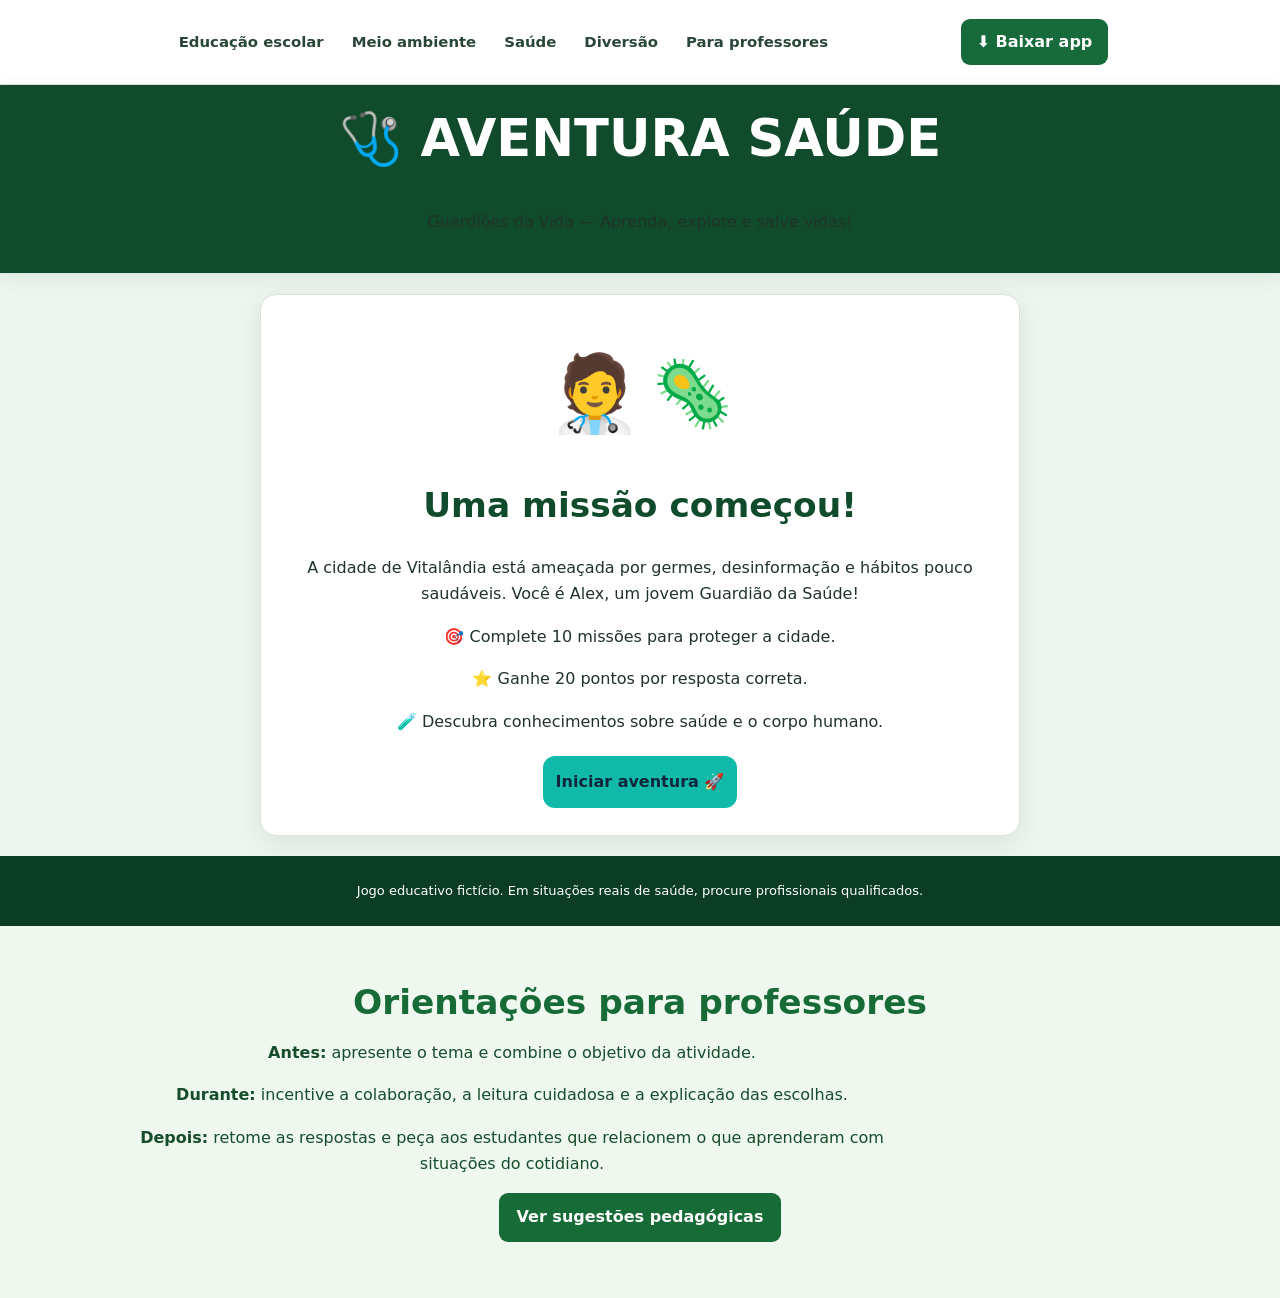
==== bioaventura.html @ ee5dc660 "Add files via upload" ====
<!DOCTYPE html>
<html lang="pt-BR">
<head>
<meta charset="UTF-8">
<meta name="viewport" content="width=device-width, initial-scale=1.0">
<title>Bioaventura</title>

<style>
* { box-sizing: border-box; }

body {
    margin: 0;
    font-family: Arial, sans-serif;
    color: white;
    background: #101c35;
    text-align: center;
}

header {
    padding: 22px 10px;
    background: #087f8c;
}

h1 { margin: 0 0 8px; }

main {
    width: 94%;
    max-width: 760px;
    margin: 20px auto;
}

.painel {
    background: #1d3052;
    padding: 20px;
    border-radius: 20px;
    box-shadow: 0 6px 18px #0004;
}

.personagens {
    display: flex;
    justify-content: center;
    gap: 25px;
    margin: 15px 0;
}

.heroi {
    font-size: 75px;
    animation: flutuar 2s infinite ease-in-out;
}

.monstro {
    font-size: 65px;
}

@keyframes flutuar {
    50% { transform: translateY(-8px); }
}

.status {
    display: flex;
    justify-content: space-around;
    flex-wrap: wrap;
    gap: 10px;
    margin: 18px 0;
}

.status span {
    background: #30486d;
    padding: 10px;
    border-radius: 10px;
}

.mapa {
    display: flex;
    flex-wrap: wrap;
    justify-content: center;
    gap: 10px;
    margin: 20px 0;
}

.fase {
    background: #30486d;
    border: 2px solid #527096;
    color: white;
    padding: 13px;
    border-radius: 12px;
    cursor: pointer;
}

.fase.atual {
    border-color: #ffe066;
    background: #48658b;
}

.fase:disabled {
    opacity: 0.4;
    cursor: not-allowed;
}

h2 { color: #7ce8e5; }

button {
    font-size: 16px;
    cursor: pointer;
    border: none;
    border-radius: 12px;
    padding: 13px;
    margin: 5px;
}

.acao {
    background: #10b9a8;
    color: #10263b;
    font-weight: bold;
}

.opcao {
    width: 100%;
    background: #30486d;
    color: white;
    text-align: left;
    margin: 6px 0;
    border: 2px solid transparent;
}

.opcao:hover:not(:disabled) {
    border-color: #7ce8e5;
}

.opcao:disabled { cursor: default; }

.certa {
    background: #176b4a !important;
    border-color: #64edaa !important;
}

.errada {
    background: #873b49 !important;
    border-color: #ff8794 !important;
}

#feedback {
    line-height: 1.6;
    min-height: 24px;
}

.barra {
    background: #40516b;
    height: 12px;
    border-radius: 10px;
    overflow: hidden;
}

#progresso {
    width: 0%;
    height: 100%;
    background: #ffe066;
    transition: width .3s;
}

.escondido { display: none; }

footer {
    padding: 20px;
    color: #b7c9df;
    font-size: 13px;
}
</style>
    <link rel="stylesheet" href="style.css">
    <link rel="manifest" href="manifest.json">
    <meta name="theme-color" content="#1b5e20">
<link rel="stylesheet" href="ajustes.css">
<style id="ecoplay-improvements">.ecoplay-teacher-section{padding:clamp(28px,5vw,56px) 5%;background:#eef8ef;color:#174d2a}.ecoplay-teacher-inner{width:min(100%,1050px);margin:0 auto}.ecoplay-teacher-section h2{margin:0 0 12px;color:#176b37}.ecoplay-teacher-section p{line-height:1.65}.ecoplay-teacher-grid{display:grid;grid-template-columns:repeat(3,minmax(0,1fr));gap:16px;margin:22px 0}.ecoplay-teacher-grid article{min-width:0;padding:20px;background:#fff;border:1px solid #d4e8d7;border-radius:14px;box-shadow:0 4px 14px rgba(20,80,35,.06)}.ecoplay-teacher-grid h3{margin-top:0;line-height:1.35}.ecoplay-teacher-note{padding:14px 16px;border-left:4px solid #248346;background:#fff;border-radius:6px}.ecoplay-teacher-section .ecoplay-button{display:inline-block;padding:11px 18px;border-radius:9px;background:#176b37;color:#fff;text-decoration:none;font-weight:700}.ecoplay-game-intro{max-width:900px;margin:18px auto;padding:22px;border-radius:14px;background:#f0f8f0;color:#174d2a;line-height:1.65}.ecoplay-game-cards{display:grid;grid-template-columns:repeat(3,minmax(0,1fr));gap:16px;margin:24px 0}.ecoplay-game-card{padding:20px;border:1px solid #d4e8d7;border-radius:14px;background:#fff;color:#174d2a}.ecoplay-game-card h2{margin-top:0;font-size:1.25rem}.ecoplay-game-card a{display:inline-block;margin-top:8px;color:#176b37;font-weight:700}@media(max-width:700px){.ecoplay-teacher-grid,.ecoplay-game-cards{grid-template-columns:1fr}.ecoplay-teacher-grid article,.ecoplay-game-card{padding:17px}}</style>
</head>

<body>
<div class="ecoplay-site-header">
    <a class="ecoplay-brand" href="index.html" aria-label="EcoPlay - página inicial"></a>
    <nav class="ecoplay-nav" aria-label="Navegação principal">
        <a href="index.html">Educação escolar</a>
        <a href="meio_ambiente.html">Meio ambiente</a>
        <a href="saude.html">Saúde</a>
        <a href="diversao.html">Diversão</a>
        <a href="para_professores.html">Para professores</a>
</nav>
    <button class="install-button" id="installAppButton" type="button">⬇️ Baixar app</button>
    <p class="ecoplay-install-message" id="installAppMessage" aria-live="polite"></p>
</div>
<a class="ecoplay-skip-link" href="#conteudo-principal">Pular para o conteúdo</a>

<header>
    <h1>🩺 AVENTURA SAÚDE</h1>
    <p>Guardiões da Vida — Aprenda, explore e salve vidas!</p>
</header>

<main id="conteudo-principal">
<section class="painel" id="inicio">
    <div class="personagens">
        <div class="heroi">🧑‍⚕️</div>
        <div class="monstro">🦠</div>
    </div>

    <h2>Uma missão começou!</h2>

    <p>
        A cidade de Vitalândia está ameaçada por germes,
        desinformação e hábitos pouco saudáveis.
        Você é Alex, um jovem Guardião da Saúde!
    </p>

    <p>🎯 Complete 10 missões para proteger a cidade.</p>
    <p>⭐ Ganhe 20 pontos por resposta correta.</p>
    <p>🧪 Descubra conhecimentos sobre saúde e o corpo humano.</p>

    <button class="acao" onclick="comecar()">Iniciar aventura 🚀</button>
</section>

<section class="painel escondido" id="jogo">
    <div class="personagens">
        <div>
            <div class="heroi">🧑‍⚕️</div>
            <strong>Alex, o Guardião</strong>
        </div>
        <div>
            <div class="monstro" id="inimigo">🦠</div>
            <strong id="nomeInimigo">Rei dos Germes</strong>
        </div>
    </div>

    <div class="status">
        <span>❤️ Energia: <b id="energia">100</b></span>
        <span>⭐ Pontos: <b id="pontos">0</b></span>
        <span>🗺️ Fase: <b id="faseNumero">1</b>/10</span>
        <span>⏱️ Tempo: <b id="temporizador">20</b>s</span>
    </div>

    <div class="barra">
        <div id="progresso"></div>
    </div>

    <div class="mapa" id="mapa"></div>

    <h2 id="tituloFase"></h2>
    <p id="historia"></p>
    <h3 id="pergunta"></h3>

    <div id="alternativas"></div>
    <p id="feedback" aria-live="polite"></p>

    <button id="continuar" class="acao escondido"
        onclick="avancar()">Continuar aventura ➜</button>
</section>

<section class="painel escondido" id="final">
    <div style="font-size:75px" id="trofeu">🏆</div>
    <h2 id="tituloFinal">Missão concluída!</h2>
    <p id="resumoFinal"></p>
    <p id="mensagemFinal"></p>
    <button class="acao" onclick="comecar()">Jogar novamente 🔄</button>
</section>
</main>

<footer>
    Jogo educativo fictício. Em situações reais de saúde,
    procure profissionais qualificados.
</footer>

<script>
const missoes = [
{
    nome: "Floresta dos Germes",
    inimigo: "Monstro das Bactérias",
    emoji: "🦠",
    historia: "Alex precisa atravessar a floresta sem espalhar microrganismos que podem causar doenças.",
    pergunta: "Qual é uma forma eficaz de reduzir a transmissão de muitos microrganismos?",
    opcoes: [
        "Lavar as mãos com água e sabão",
        "Compartilhar toalhas usadas",
        "Evitar lavar as mãos",
        "Usar o mesmo copo de todos"
    ],
    correta: 0,
    explicacao: "Muito bem! Lavar as mãos com água e sabão ajuda a remover microrganismos."
},
{
    nome: "Laboratório do Corpo",
    inimigo: "Robô Inflamatório",
    emoji: "🤖",
    historia: "No laboratório, Alex precisa descobrir qual órgão bombeia o sangue pelo corpo.",
    pergunta: "Qual órgão funciona como uma bomba para movimentar o sangue?",
    opcoes: [
        "Estômago",
        "Coração",
        "Pulmão",
        "Rim"
    ],
    correta: 1,
    explicacao: "Correto! O coração bombeia o sangue pelo sistema circulatório."
},
{
    nome: "Vale da Alimentação",
    inimigo: "Dragão do Açúcar",
    emoji: "🐉",
    historia: "O dragão escondeu os alimentos da cidade. Alex precisa escolher hábitos alimentares saudáveis.",
    pergunta: "Qual atitude favorece uma alimentação equilibrada?",
    opcoes: [
        "Comer somente doces",
        "Pular todas as refeições",
        "Variar os alimentos e incluir frutas e verduras",
        "Beber apenas refrigerante"
    ],
    correta: 2,
    explicacao: "Ótimo! Variar os alimentos ajuda a fornecer diferentes nutrientes."
},
{
    nome: "Montanha da Respiração",
    inimigo: "Fumaça Sombria",
    emoji: "🌫️",
    historia: "Uma fumaça misteriosa cobre a montanha. Alex precisa proteger o sistema respiratório.",
    pergunta: "Qual órgão é essencial para as trocas gasosas da respiração?",
    opcoes: [
        "Fígado",
        "Bexiga",
        "Intestino",
        "Pulmões"
    ],
    correta: 3,
    explicacao: "Isso mesmo! Nos pulmões, o oxigênio passa para o sangue e o dióxido de carbono é eliminado."
},
{
    nome: "Hospital da Esperança",
    inimigo: "Vilão da Desinformação",
    emoji: "👾",
    historia: "O vilão espalha conselhos perigosos. Alex precisa escolher uma atitude segura diante de uma emergência.",
    pergunta: "Uma pessoa desmaia e não responde. O que fazer?",
    opcoes: [
        "Dar água imediatamente",
        "Verificar se o local é seguro, chamar o SAMU (192) e seguir as orientações do atendente",
        "Sacudir a pessoa com força",
        "Deixá-la sozinha"
    ],
    correta: 1,
    explicacao: "Correto! Acione o SAMU pelo 192, verifique a respiração e siga as instruções do atendente. Não ofereça líquidos a uma pessoa inconsciente."
},
{ nome: "Jardim do Sono", inimigo: "Coruja da Insônia", emoji: "🦉", historia: "Alex recupera a energia da cidade criando hábitos de descanso.", pergunta: "Qual hábito pode ajudar a ter uma boa noite de sono?", opcoes: ["Dormir em horários diferentes", "Usar telas até pegar no sono", "Manter uma rotina regular para dormir", "Tomar energéticos à noite"], correta: 2, explicacao: "Uma rotina regular pode favorecer o sono." },
{ nome: "Trilha do Movimento", inimigo: "Gigante do Sedentarismo", emoji: "🪨", historia: "Alex reconhece a importância de movimentar o corpo.", pergunta: "Qual opção é um exemplo de atividade física?", opcoes: ["Caminhar, dançar ou andar de bicicleta", "Ficar sentado o dia inteiro", "Evitar brincadeiras ativas", "Passar todo o tempo deitado"], correta: 0, explicacao: "Caminhar, dançar e andar de bicicleta movimentam o corpo." },
{ nome: "Ilha da Hidratação", inimigo: "Polvo da Sede", emoji: "🐙", historia: "Alex precisa escolher como cuidar da hidratação.", pergunta: "Qual bebida é uma boa escolha para hidratar-se?", opcoes: ["Refrigerante em todas as refeições", "Água", "Somente energéticos", "Nenhuma bebida durante o dia"], correta: 1, explicacao: "A água é uma ótima opção para manter a hidratação." },
{ nome: "Ponte das Emoções", inimigo: "Névoa da Preocupação", emoji: "🌫️", historia: "Alex busca uma forma saudável de lidar com sentimentos difíceis.", pergunta: "Quando se sente preocupado, o que pode ajudar?", opcoes: ["Guardar tudo para si", "Brigar com os outros", "Ignorar todas as necessidades", "Conversar com um adulto de confiança"], correta: 3, explicacao: "Conversar com alguém de confiança pode ajudar." },
{ nome: "Fortaleza da Prevenção", inimigo: "Guardião dos Hábitos", emoji: "🛡️", historia: "A última missão reúne atitudes de prevenção.", pergunta: "Qual atitude contribui para prevenir doenças?", opcoes: ["Compartilhar objetos de higiene", "Tomar remédios por conta própria", "Manter vacinas em dia conforme orientação de saúde", "Acreditar em qualquer dica"], correta: 2, explicacao: "Manter as vacinas em dia conforme orientação de saúde ajuda a prevenir doenças." }
];

let fase = 0;
let pontos = 0;
let energia = 100;
let respondeu = false;
let desbloqueadas = 1;
let tempoRestante = 20;
let intervaloTemporizador = null;
const TEMPO_POR_PERGUNTA = 20;

const $ = id => document.getElementById(id);

function comecar() {
    pararTemporizador();
    fase = 0;
    pontos = 0;
    energia = 100;
    respondeu = false;
    desbloqueadas = 1;

    $("inicio").classList.add("escondido");
    $("final").classList.add("escondido");
    $("jogo").classList.remove("escondido");

    desenharMapa();
    mostrarMissao();
}

function desenharMapa() {
    const mapa = $("mapa");
    mapa.replaceChildren();

    missoes.forEach((m, i) => {
        const botao = document.createElement("button");
        botao.className = "fase" + (i === fase ? " atual" : "");
        botao.textContent = (i < desbloqueadas ? "🔓 " : "🔒 ") + (i + 1);
        botao.disabled = i >= desbloqueadas;
        botao.title = m.nome;

        botao.addEventListener("click", () => {
            if (i < desbloqueadas) {
                fase = i;
                mostrarMissao();
            }
        });

        mapa.appendChild(botao);
    });
}

function mostrarMissao() {
    pararTemporizador();
    respondeu = false;
    const m = missoes[fase];

    $("faseNumero").textContent = fase + 1;
    $("pontos").textContent = pontos;
    $("energia").textContent = energia;
    $("progresso").style.width = (fase / missoes.length * 100) + "%";
    $("inimigo").textContent = m.emoji;
    $("nomeInimigo").textContent = m.inimigo;
    $("tituloFase").textContent = "🗺️ " + m.nome;
    $("historia").textContent = m.historia;
    $("pergunta").textContent = m.pergunta;
    $("feedback").textContent = "";
    $("continuar").classList.add("escondido");

    const area = $("alternativas");
    area.replaceChildren();

    m.opcoes.forEach((texto, i) => {
        const botao = document.createElement("button");
        botao.className = "opcao";
        botao.textContent = String.fromCharCode(65 + i) + ") " + texto;
        botao.addEventListener("click", () => responder(i));
        area.appendChild(botao);
    });

    desenharMapa();
    iniciarTemporizador();
}

function iniciarTemporizador() {
    pararTemporizador();
    tempoRestante = TEMPO_POR_PERGUNTA;
    $("temporizador").textContent = tempoRestante;
    intervaloTemporizador = setInterval(() => {
        if (respondeu) { pararTemporizador(); return; }
        tempoRestante--;
        $("temporizador").textContent = tempoRestante;
        if (tempoRestante <= 0) { pararTemporizador(); responder(null, true); }
    }, 1000);
}
function pararTemporizador() {
    if (intervaloTemporizador !== null) { clearInterval(intervaloTemporizador); intervaloTemporizador = null; }
}
function responder(escolha, esTempoEsgotado = false) {
    if (respondeu) return;
    pararTemporizador();
    respondeu = true;

    const m = missoes[fase];
    const botoes = $("alternativas").querySelectorAll("button");

    botoes.forEach((b, i) => {
        b.disabled = true;
        if (i === m.correta) b.classList.add("certa");
    });

    if (escolha === m.correta) {
        pontos += 20;
        energia = Math.min(100, energia + 5);
        $("feedback").textContent = "✅ Acertou! " + m.explicacao;
    } else {
        energia = Math.max(0, energia - 10);
        if (escolha !== null) botoes[escolha].classList.add("errada");
        $("feedback").textContent = esTempoEsgotado ? "⏰ O tempo acabou! " + m.explicacao : "❌ Resposta incorreta. " + m.explicacao;
    }

    $("pontos").textContent = pontos;
    $("energia").textContent = energia;
    $("progresso").style.width = ((fase + 1) / missoes.length * 100) + "%";

    $("continuar").textContent =
        fase === missoes.length - 1
        ? "Concluir aventura 🏆"
        : "Avançar para a próxima fase ➜";

    $("continuar").classList.remove("escondido");
}

function avancar() {
    if (fase < missoes.length - 1) {
        fase++;
        desbloqueadas = Math.max(desbloqueadas, fase + 1);
        mostrarMissao();
    } else {
        terminar();
    }
}

function terminar() {
    $("jogo").classList.add("escondido");
    $("final").classList.remove("escondido");
    $("progresso").style.width = "100%";

    pararTemporizador();
    $("resumoFinal").textContent = "Você conquistou " + pontos + " de " + (missoes.length * 20) + " pontos e terminou as " + missoes.length + " missões!";

    if (pontos === missoes.length * 20) {
        $("trofeu").textContent = "🥇";
        $("tituloFinal").textContent = "Lenda da Saúde!";
        $("mensagemFinal").textContent =
            "Você venceu todos os desafios! Conhecimento desbloqueado!";
    } else if (pontos >= 60) {
        $("trofeu").textContent = "🏆";
        $("tituloFinal").textContent = "Guardião da Saúde!";
        $("mensagemFinal").textContent =
            "Excelente aventura! Continue aprendendo para proteger vidas.";
    } else {
        $("trofeu").textContent = "🩺";
        $("tituloFinal").textContent = "Treinamento concluído!";
        $("mensagemFinal").textContent =
            "Todo herói aprende com os desafios. Jogue novamente para praticar!";
    }
}
</script>
    <script src="pwa.js" defer></script>
<section id="orientacao-docente" class="ecoplay-teacher-section">
    <div class="ecoplay-teacher-inner">
        <h2>Orientações para professores</h2>
        <p><strong>Antes:</strong> apresente o tema e combine o objetivo da atividade.</p>
        <p><strong>Durante:</strong> incentive a colaboração, a leitura cuidadosa e a explicação das escolhas.</p>
        <p><strong>Depois:</strong> retome as respostas e peça aos estudantes que relacionem o que aprenderam com situações do cotidiano.</p>
        <a class="ecoplay-button" href="para_professores.html">Ver sugestões pedagógicas</a></div></section>
</body>
</html>
---- style.css ----
/* EcoPlay — folha principal de estilos
   Base visual institucional verde e branco, compatível com as classes originais. */
:root {
  color-scheme: light;
  --eco-green: #176b3a;
  --eco-green-dark: #104b2b;
  --eco-green-deep: #0b3d25;
  --eco-green-soft: #eaf5ed;
  --eco-lime: #d8edc7;
  --eco-text: #20332a;
  --eco-muted: #5b6b61;
  --eco-border: #d9e5dc;
  --eco-white: #ffffff;
  --eco-shadow: 0 8px 28px rgba(18, 68, 39, .09);
}
* { box-sizing: border-box; }
html { scroll-behavior: smooth; scroll-padding-top: 1rem; }
body {
  margin: 0;
  color: var(--eco-text);
  background: #edf5ee;
  font-family: system-ui, -apple-system, BlinkMacSystemFont, "Segoe UI", Arial, sans-serif;
  font-size: 16px;
  line-height: 1.65;
  overflow-wrap: anywhere;
}
img, canvas, video, iframe { max-width: 100%; }
a { color: var(--eco-green); }
a:focus-visible, button:focus-visible, input:focus-visible,
select:focus-visible, textarea:focus-visible {
  outline: 3px solid #d4a900;
  outline-offset: 3px;
}
a, button { touch-action: manipulation; }
button { cursor: pointer; font: inherit; }
p { max-width: 78ch; }
h1, h2, h3, h4 { color: var(--eco-green-dark); line-height: 1.22; text-wrap: balance; }
h1 { font-size: clamp(2rem, 5vw, 3.2rem); text-align: center; align-items: center;}
h2 { font-size: clamp(1.5rem, 3.2vw, 2.15rem); }
h3 { font-size: clamp(1.12rem, 2.5vw, 1.4rem); }
header {
  position: relative;
  z-index: 10px;
  background: #104b2b;
  border-bottom: 1px solid var(--eco-border);
  box-shadow: 0 4px 18px rgba(16, 75, 43, .08);
    display: flex;
    flex-direction: column; /* Alinha os elementos em coluna (um embaixo do outro) */
    align-items: center;    /* Centraliza os elementos horizontalmente (opcional) */
    gap: 15px;               /* Cria um espaço vertical entre o título e os links */
         }      
header h1{
  color: white;
}/* Configuração do Header (Garante o título no topo) */

/* NOVO: Configuração dos links (Evita a desorganização) */
header nav {
    display: flex;
    flex-wrap: wrap;       /* Se faltar espaço, os links passam para baixo com elegância */
    justify-content: center; /* Centraliza os links na linha */
    gap: 15px;             /* Cria um espaçamento fixo e idêntico entre cada link */
}
header nav {
        flex-direction: column; /* Transforma os links em uma lista vertical */
        align-items: center;    /* Centraliza todos os links na tela */
        gap: 12px;              /* Diminui um pouco o espaço para caber melhor */
        width: 100%;            /* Faz o menu ocupar toda a largura disponível */
    }
    header nav a {
        padding: 8px 16px;      /* Aumenta a área do link para ficar fácil de tocar com o dedo */
        text-align: center;
        width: 100%;            /* Opcional: faz cada link virar um "botão" largo */
        max-width: 250px;       /* Limita a largura do botão para não ficar gigante */
        background-color: #f0f0f0; /* Opcional: um fundo leve para parecer um botão móvel */
        border-radius: 4px;     /* Opcional: bordinhas arredondadas */
    }
/* --- CONFIGURAÇÃO EXCLUSIVA PARA CELULAR (Telas de até 768px) --- */
@media (max-width: 768px) {
    header nav {
        flex-direction: column; /* Transforma os links em uma lista vertical */
        align-items: center;    /* Centraliza todos os links na tela */
        gap: 12px;              /* Diminui um pouco o espaço para caber melhor */
        width: 100%;            /* Faz o menu ocupar toda a largura disponível */
    }
    header nav a {
        padding: 8px 16px;      /* Aumenta a área do link para ficar fácil de tocar com o dedo */
        text-align: center;
        width: 100%;            /* Opcional: faz cada link virar um "botão" largo */
        max-width: 250px;       /* Limita a largura do botão para não ficar gigante */
        background-color: #f0f0f0; /* Opcional: um fundo leve para parecer um botão móvel */
        border-radius: 4px;     /* Opcional: bordinhas arredondadas */
    }
}
.topo {
  width: min(1200px, calc(100% - 32px));
  margin: 0 auto;
  padding: 16px 0;
  display: flex;
  align-items: center;
  justify-content: space-between;
  gap: 18px;
  flex-wrap: wrap;
  text-align: center;
}
.logo {
  color: var(--eco-green-dark);
  font-weight: 800;
  font-size: clamp(1.05rem, 2vw, 1.45rem);
  line-height: 1.25;
  max-width: 360px;
}
nav { display: flex; align-items: center; justify-content: center; flex-wrap: wrap; gap: 6px; }
nav a {
  display: inline-flex;
  align-items: center;
  justify-content: center;
  min-height: 42px;
  padding: 8px 12px;
  border-radius: 9px;
  text-decoration: none;
  color: #294638;
  font-size: .94rem;
  font-weight: 700;
  transition: background-color .15s ease, color .15s ease;
}
nav a:hover, nav a:focus-visible { background: var(--eco-green-soft); color: var(--eco-green-dark);}
.install-area {
  width: min(1200px, calc(100% - 32px));
  margin: 0 auto;
  padding: 0 0 14px;
  display: flex;
  align-items: center;
  justify-content: flex-end;
  gap: 12px;
  flex-wrap: wrap;
  flex-direction: column;
}
h1 {
  color: green;
}
.install-button, .ecoplay-install {
  display: inline-flex;
  align-items: center;
  justify-content: center;
  min-height: 44px;
  padding: 10px 16px;
  border: 0;
  border-radius: 9px;
  background: var(--eco-green);
  color: #fff;
  font-weight: 750;
}
.install-button:hover, .ecoplay-install:hover { background: var(--eco-green-dark); }
.install-message, .ecoplay-install-message { margin: 0; color: var(--eco-muted); font-size: .88rem; }
section {
  min-width: 0;
  padding: clamp(32px, 5vw, 64px) max(16px, calc((100% - 1120px) / 2));
}
.app {
  min-height: 350px;
  display: flex;
  align-items: center;
  background: linear-gradient(125deg, #dcefdc 0%, #f5faf3 60%, #e6f3e7 100%);
  border-bottom: 1px solid #d4e7d6;
}
.app > div { width: min(900px, 100%); margin: 0 auto; }
.app h1 { max-width: 820px; margin: 0 0 18px; }
.app p { font-size: 1.08rem; line-height: 1.75; margin: 0 0 24px; }
.titulo {
  width: min(900px, 100%);
  margin: 0 auto 24px;
  text-align: center;
  flex-direction: column;
}
.titulo h2 { margin: 0 0 12px; }
.titulo p { margin: 0 auto; color: #43564a; }
.cards {
  width: min(1120px, 100%);
  margin: 0 auto;
  display: grid;
  grid-template-columns: repeat(auto-fit, minmax(min(100%, 245px), 1fr));
  gap: 20px;
  align-items: stretch;
}
.card {
  min-width: 0;
  padding: 24px;
  background: #fff;
  border: 1px solid var(--eco-border);
  border-radius: 16px;
  box-shadow: var(--eco-shadow);
  overflow-wrap: anywhere;
  gap: 15px;
}
.card h3 { margin: 8px 0 10px; }
.card p { margin: 0; color: #43564a; }
.emoji { font-size: 2rem; line-height: 1.3; }
.botao {
  display: inline-flex;
  align-items: center;
  justify-content: center;
  min-height: 46px;
  padding: 11px 18px;
  border: 1px solid var(--eco-green);
  border-radius: 10px;
  background: var(--eco-green);
  color: #fff;
  text-decoration: none;
  font-weight: 750;
  gap: 15px;
  flex-direction: column;
}
a.botao {
  display: inline-flex;
  align-items: center;
  justify-content: center;
  min-height: 46px;
  padding: 11px 18px;
  border: 1px solid var(--eco-green);
  border-radius: 10px;
  background: var(--eco-green);
  color: #fff;
  text-decoration: none;
  font-weight: 750;
  text-align: center;
  gap: 15px;
  flex-direction: column;
}
.importante {
  width: min(1120px, 100%);
  margin: 0 auto;
  display: grid;
  grid-template-columns: repeat(auto-fit, minmax(min(100%, 245px), 1fr));
  gap: 20px;
  align-items: stretch;
}
.botao:hover, a.botao:hover { background: var(--eco-green-dark); border-color: var(--eco-green-dark);}
.tecnica { 
  max-width: 850px;
  margin: auto;
   }
.tecnica li {
   margin: 12px 0;
   background: white;
   padding: 17px;
   border-left: 5px solid #2563eb;
   list-style: none;
   border-radius: 5px;
   box-shadow: 0 3px 10px rgba(0,0,0,0.05);
   }
.destaque, .callout {
  width: min(1000px, 100%);
  margin: 18px auto;
  padding: 22px;
  background: #e5f3e6;
  border: 1px solid #d1e6d3;
  border-radius: 14px;
}
.quiz-card fieldset, fieldset {
  min-width: 0;
  margin: 14px 0;
  padding: 16px;
  border: 1px solid var(--eco-border);
  border-radius: 12px;
}
.quiz-card label { display: block; padding: 7px 2px; }
.quiz-card input { margin-right: .5rem; accent-color: var(--eco-green); }
input, select, textarea { max-width: 100%; font: inherit; }
footer {
  padding: 24px max(16px, calc((100% - 1120px) / 2));
  background: var(--eco-green-deep);
  color: #fff;
}
footer a { color: #fff; }
.ecoplay-skip-link {
  position: absolute; top: -100px; left: 16px; z-index: 1000;
  padding: 12px 16px; background: #fff; color: var(--eco-green-dark); border-radius: 8px;
}
.ecoplay-skip-link:focus { top: 12px; }
.ecoplay-site-header {
  display: flex; align-items: center; justify-content: space-between; flex-wrap: wrap;
  gap: 16px; padding: 14px clamp(16px, 4vw, 56px);
  background: #fff; border-bottom: 1px solid var(--eco-border);
  box-shadow: 0 3px 16px rgba(16, 59, 32, .06);
}

.ecoplay-brand { display: flex; align-items: center; gap: 11px; min-width: 0; text-decoration: none; color: var(--eco-green-dark); }
.ecoplay-brand-mark { display: grid; place-items: center; width: 46px; height: 46px; flex: 0 0 46px; border-radius: 14px; background: var(--eco-green); color: #fff; font-weight: 800; }
.ecoplay-brand strong, .ecoplay-brand small { display: block; }
.ecoplay-brand small { font-size: .76rem; color: var(--eco-muted); line-height: 1.35; }
.ecoplay-nav { display: flex; align-items: center; justify-content: center; flex-wrap: wrap; gap: 4px; }
.ecoplay-nav a { display: inline-flex; align-items: center; min-height: 42px; padding: 8px 12px; border-radius: 9px; text-decoration: none; color: #294638; font-size: .93rem; font-weight: 700; }
.ecoplay-nav a:hover { background: var(--eco-green-soft); }
.ecoplay-page { width: min(1120px, calc(100% - 32px)); margin: 0 auto; }
.ecoplay-hero { margin: 28px 0 36px; padding: clamp(26px, 6vw, 64px); border-radius: 24px; background: linear-gradient(120deg, #eaf5ed, #f9fcf7); border: 1px solid #d7e9da; }
.ecoplay-hero p { font-size: 1.08rem; }
.ecoplay-eyebrow { text-transform: uppercase; letter-spacing: .09em; font-weight: 800; font-size: .76rem !important; color: var(--eco-green); margin-bottom: .6rem; }
.ecoplay-button { display: inline-flex; align-items: center; justify-content: center; min-height: 46px; padding: 12px 18px; border-radius: 10px; background: var(--eco-green); color: #fff; text-decoration: none; font-weight: 750; border: 0; }
.ecoplay-button:hover { background: var(--eco-green-dark); }
.ecoplay-button-secondary { background: #fff; color: var(--eco-green); border: 1px solid var(--eco-green); }
.ecoplay-section { padding: 18px 0 42px; }
.ecoplay-section-heading { margin-bottom: 20px; }
.ecoplay-cards { display: grid; grid-template-columns: repeat(3, minmax(0, 1fr)); gap: 18px; }
.ecoplay-card { min-width: 0; padding: 22px; background: #fff; border: 1px solid var(--eco-border); border-radius: 16px; box-shadow: var(--eco-shadow); }
.ecoplay-card h3 { margin: .5rem 0; }
.ecoplay-card p { margin-bottom: 0; color: #43564a; }
.ecoplay-card-icon { font-size: 1.8rem; }
.ecoplay-callout { margin: 12px 0 42px; padding: 26px; border-radius: 16px; background: #eaf5ed; border: 1px solid #d6e8d8; }
.ecoplay-footer { display: flex; justify-content: space-between; align-items: center; gap: 1rem; flex-wrap: wrap; padding: 22px clamp(16px, 4vw, 56px); background: #123f28; color: #fff; }
.ecoplay-footer p { margin: 0; }
.ecoplay-footer a { color: #fff; }
/* Interfaces dos jogos: não altera a lógica do JavaScript. */
#app { width: min(900px, calc(100% - 24px)); margin: 18px auto; }
#app h1 { font-size: clamp(1.8rem, 5vw, 2.7rem); }
#menu, .panel, .painel, .status, .info, .heroi {
  max-width: 100%; overflow-wrap: anywhere;
}
#menu, .panel, .painel {
  padding: 22px; background: #fff; color: var(--eco-text);
  border: 1px solid var(--eco-border); border-radius: 16px; box-shadow: var(--eco-shadow);
}
#placar { background: var(--eco-green-dark); color: #fff; border-radius: 12px; }
#controles { display: grid; grid-template-columns: repeat(3, minmax(48px, 64px)); gap: 8px; justify-content: center; }
#controles button { min-width: 48px; min-height: 48px; border-radius: 9px; background: var(--eco-green-soft); color: var(--eco-green-dark); border: 1px solid var(--eco-border); }
#opcoes button, #alternativas button, #app button { min-height: 44px; max-width: 100%; white-space: normal; overflow-wrap: anywhere; }
#app button { padding: 10px 14px; border: 0; border-radius: 9px; background: var(--eco-green); color: #fff; font-weight: 700; }
#app button:hover { background: var(--eco-green-dark); }
#jogo { max-width: 100%; height: auto; border: 2px solid #d8e9db; border-radius: 12px; touch-action: manipulation; }
.acoes, .personagens, .barra { display: flex; gap: 10px; flex-wrap: wrap; align-items: center; }
.mapa, .painel, .status { min-width: 0; }
.escondido { display: none !important; }
@media (max-width: 800px) {
  .ecoplay-site-header { align-items: flex-start; }
  .ecoplay-nav { order: 3; width: 100%; justify-content: flex-start; }
  .ecoplay-cards { grid-template-columns: repeat(2, minmax(0, 1fr)); }
}
@media (max-width: 600px) {
  body { font-size: 16px; }
  .topo { width: calc(100% - 24px); align-items: flex-start; gap: 12px; }
  .logo { font-size: 1.12rem; }
  nav { width: 100%; display: grid; grid-template-columns: repeat(2, minmax(0, 1fr)); gap: 5px; }
  nav a { justify-content: center; padding: 8px 6px; background: #f2f7f3; border: 1px solid #e1ebe3; font-size: .88rem; }
  .install-area { width: calc(100% - 24px); justify-content: stretch; padding-bottom: 12px; }
  .install-button { width: 100%; }
  .install-message { width: 100%; }
  section { padding: 34px 12px; }
  .app { min-height: 0; padding: 40px 18px; }
  .app h1 { font-size: clamp(1.8rem, 8vw, 2.3rem); }
  .app p, .titulo p, .card p { font-size: 1rem; line-height: 1.65; }
  .titulo h2 { font-size: clamp(1.4rem, 6.5vw, 1.8rem); }
  .cards, .ecoplay-cards { grid-template-columns: minmax(0, 1fr); gap: 14px; }
  .card, .ecoplay-card { padding: 18px; }
  .ecoplay-site-header { padding: 12px; gap: 10px; }
  .ecoplay-nav { display: grid; grid-template-columns: repeat(2, minmax(0, 1fr)); width: 100%; }
  .ecoplay-nav a { justify-content: center; padding: 8px 5px; background: #f2f7f3; border: 1px solid #e1ebe3; font-size: .88rem; }
  .ecoplay-install { width: 100%; }
  .ecoplay-page { width: calc(100% - 24px); }
  .ecoplay-hero { margin: 16px 0 24px; padding: 24px 18px; border-radius: 16px; }
  .ecoplay-callout { padding: 18px; }
  .ecoplay-footer { align-items: flex-start; flex-direction: column; }
  #app { width: calc(100% - 16px); margin: 8px auto; }
  #menu, .panel, .painel { padding: 18px 12px; }
  #controles { grid-template-columns: repeat(3, minmax(48px, 60px)); }
@media (prefers-reduced-motion: reduce) {
  *, *::before, *::after { scroll-behavior: auto !important; animation-duration: .01ms !important; animation-iteration-count: 1 !important; transition-duration: .01ms !important; }
}}
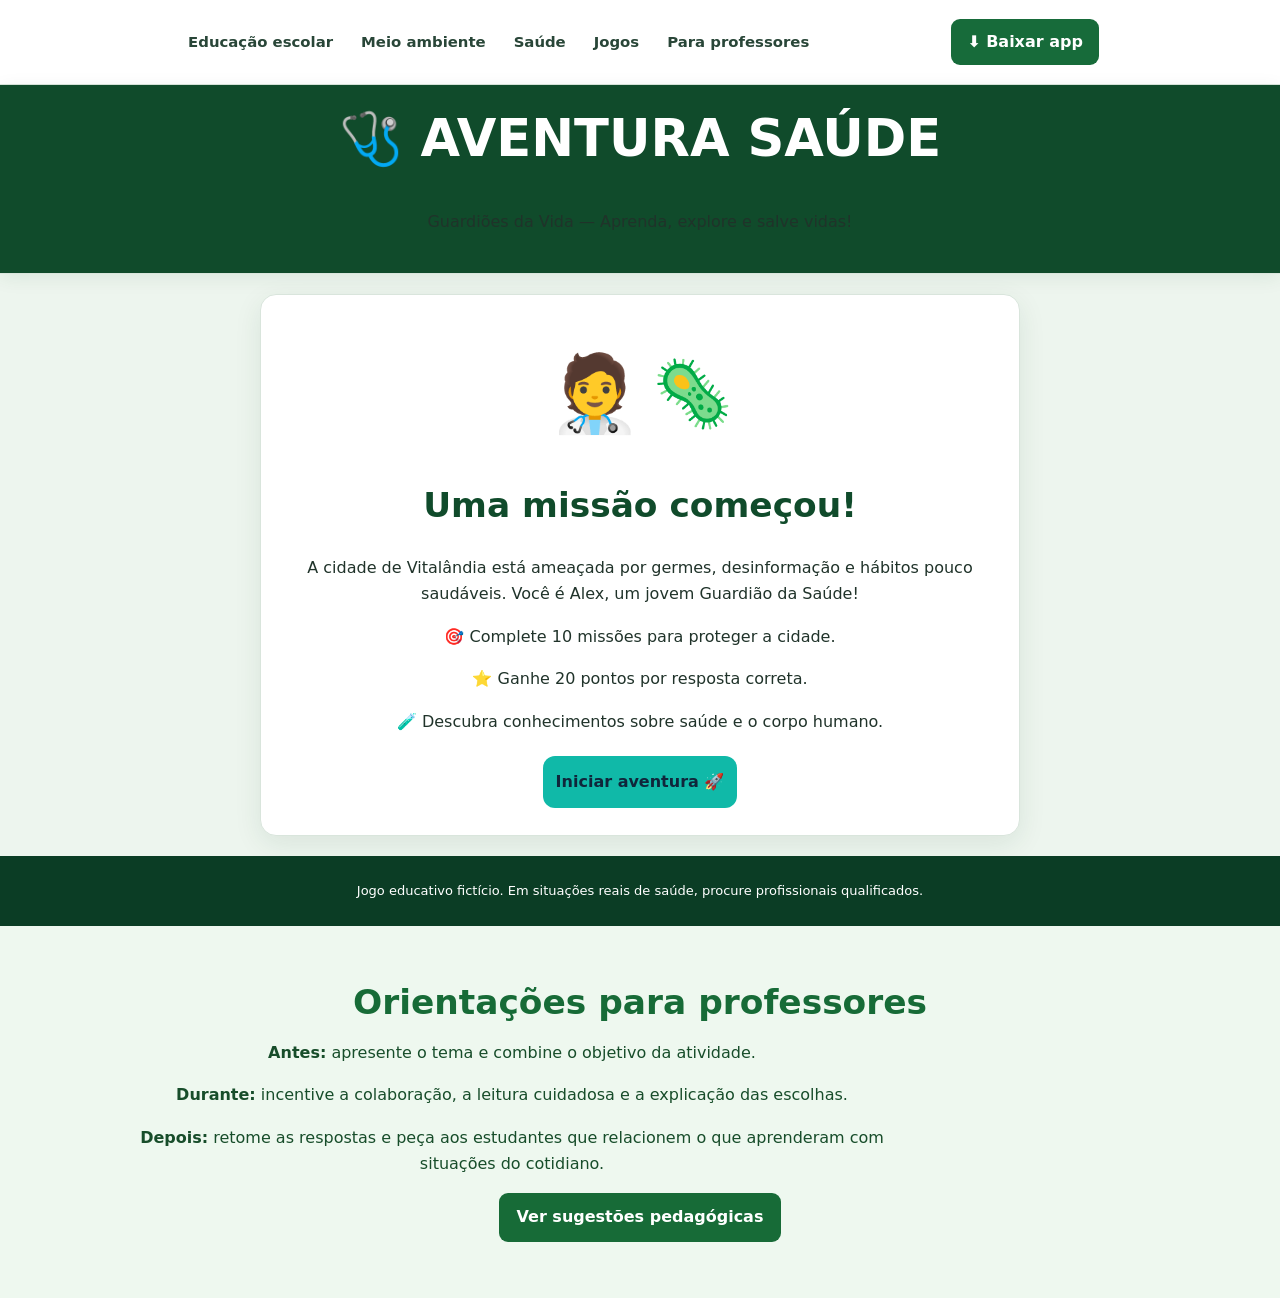
==== commit 8ff90a69: "Add files via upload" ====
--- a/bioaventura.html
+++ b/bioaventura.html
@@ -180,7 +180,7 @@
         <a href="index.html">Educação escolar</a>
         <a href="meio_ambiente.html">Meio ambiente</a>
         <a href="saude.html">Saúde</a>
-        <a href="diversao.html">Diversão</a>
+        <a href="diversao.html">Jogos</a>
         <a href="para_professores.html">Para professores</a>
 </nav>
     <button class="install-button" id="installAppButton" type="button">⬇️ Baixar app</button>
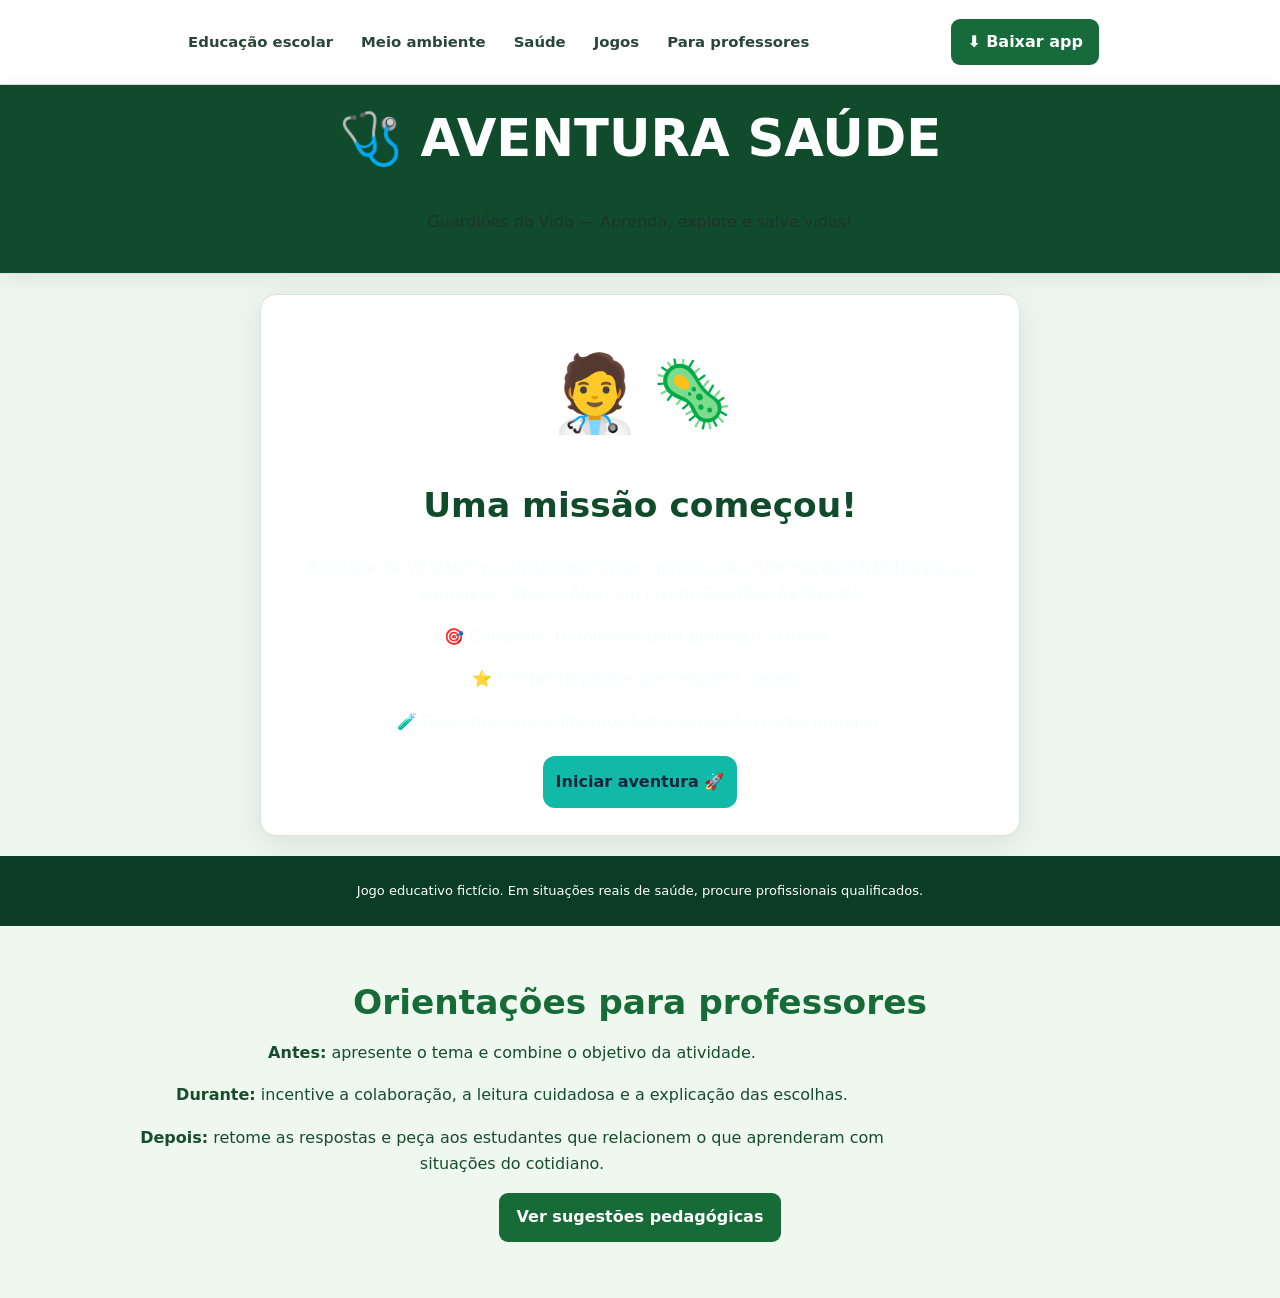
==== commit 8102ca4f: "Add files via upload" ====
--- a/bioaventura.html
+++ b/bioaventura.html
@@ -171,6 +171,27 @@
     <meta name="theme-color" content="#1b5e20">
 <link rel="stylesheet" href="ajustes.css">
 <style id="ecoplay-improvements">.ecoplay-teacher-section{padding:clamp(28px,5vw,56px) 5%;background:#eef8ef;color:#174d2a}.ecoplay-teacher-inner{width:min(100%,1050px);margin:0 auto}.ecoplay-teacher-section h2{margin:0 0 12px;color:#176b37}.ecoplay-teacher-section p{line-height:1.65}.ecoplay-teacher-grid{display:grid;grid-template-columns:repeat(3,minmax(0,1fr));gap:16px;margin:22px 0}.ecoplay-teacher-grid article{min-width:0;padding:20px;background:#fff;border:1px solid #d4e8d7;border-radius:14px;box-shadow:0 4px 14px rgba(20,80,35,.06)}.ecoplay-teacher-grid h3{margin-top:0;line-height:1.35}.ecoplay-teacher-note{padding:14px 16px;border-left:4px solid #248346;background:#fff;border-radius:6px}.ecoplay-teacher-section .ecoplay-button{display:inline-block;padding:11px 18px;border-radius:9px;background:#176b37;color:#fff;text-decoration:none;font-weight:700}.ecoplay-game-intro{max-width:900px;margin:18px auto;padding:22px;border-radius:14px;background:#f0f8f0;color:#174d2a;line-height:1.65}.ecoplay-game-cards{display:grid;grid-template-columns:repeat(3,minmax(0,1fr));gap:16px;margin:24px 0}.ecoplay-game-card{padding:20px;border:1px solid #d4e8d7;border-radius:14px;background:#fff;color:#174d2a}.ecoplay-game-card h2{margin-top:0;font-size:1.25rem}.ecoplay-game-card a{display:inline-block;margin-top:8px;color:#176b37;font-weight:700}@media(max-width:700px){.ecoplay-teacher-grid,.ecoplay-game-cards{grid-template-columns:1fr}.ecoplay-teacher-grid article,.ecoplay-game-card{padding:17px}}</style>
+
+<style id="contraste-blocos-azuis">
+/* Texto claro para facilitar a leitura nos blocos azul-escuros do jogo. */
+.painel,
+.painel p,
+.painel strong,
+.painel label,
+.painel #historia,
+.painel #pergunta,
+.painel #feedback,
+.status span,
+.status span b,
+.fase,
+.opcao {
+    color: #f8fbff !important;
+}
+.fase.atual {
+    color: #ffffff !important;
+}
+</style>
+
 </head>
 
 <body>
